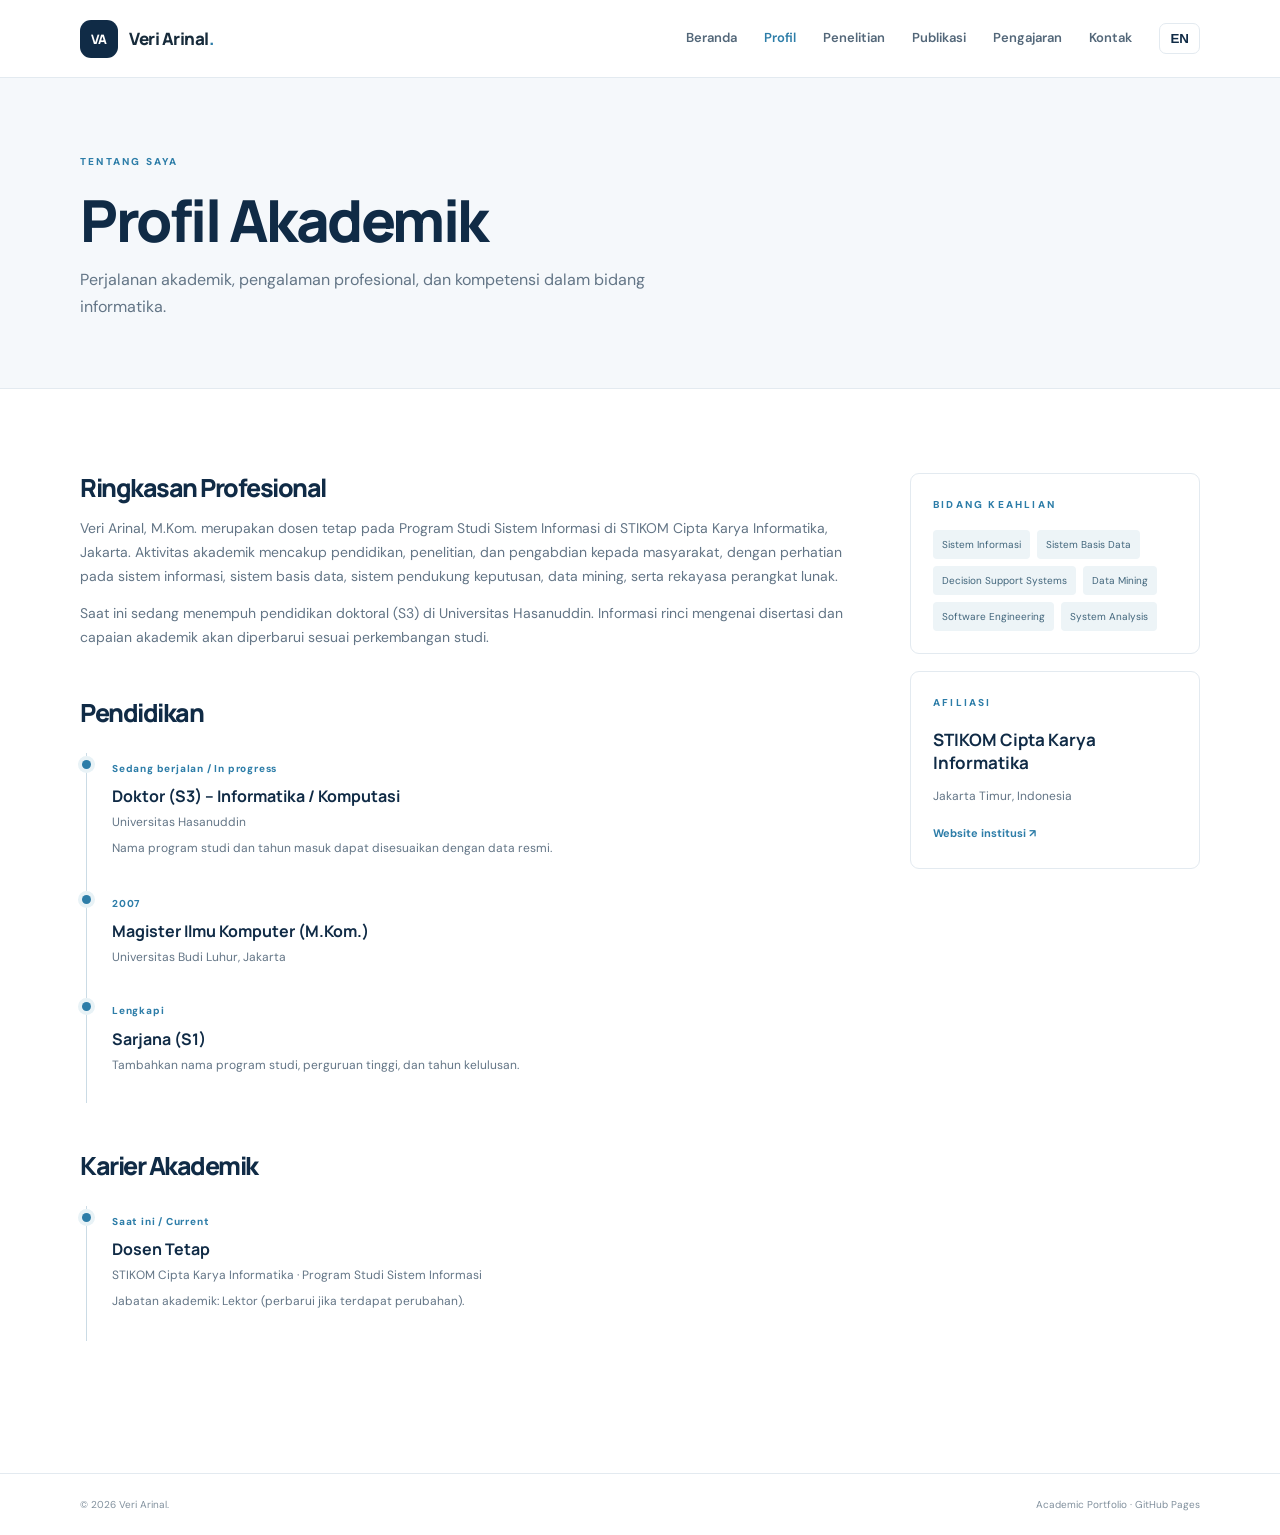
==== about.html @ 5a306867 "Add files via upload" ====
<!DOCTYPE html>
<html lang="id"><head>
<meta charset="UTF-8"><meta name="viewport" content="width=device-width, initial-scale=1">
<meta name="description" content="Profil, pendidikan, dan pengalaman akademik Veri Arinal."><title>Profil | Veri Arinal</title>
<link rel="preconnect" href="https://fonts.googleapis.com"><link rel="preconnect" href="https://fonts.gstatic.com" crossorigin>
<link href="https://fonts.googleapis.com/css2?family=DM+Sans:wght@400;500;600;700&family=Manrope:wght@400;500;600;700;800&display=swap" rel="stylesheet">
<link rel="stylesheet" href="assets/css/style.css"><script src="assets/js/app.js" defer></script></head>
<body><a class="skip-link" href="#main">Lewati ke konten / Skip to content</a>
<header class="site-header"><nav class="nav container" aria-label="Navigasi utama"><a class="brand" href="index.html"><span class="brand-mark">VA</span><span>Veri Arinal<span class="brand-dot">.</span></span></a><button class="nav-toggle" aria-label="Buka menu" aria-expanded="false"><span></span><span></span><span></span></button><div class="nav-links"><a href="index.html" data-i18n="nav_home">Beranda</a><a class="active" href="about.html" data-i18n="nav_about">Profil</a><a href="research.html" data-i18n="nav_research">Penelitian</a><a href="publications.html" data-i18n="nav_publications">Publikasi</a><a href="teaching.html" data-i18n="nav_teaching">Pengajaran</a><a href="contact.html" data-i18n="nav_contact">Kontak</a><button class="lang-toggle" type="button">EN</button></div></nav></header>
<main id="main">
<section class="page-hero"><div class="container"><p class="eyebrow" data-i18n="about_eyebrow">TENTANG SAYA</p><h1 data-i18n="about_title">Profil Akademik</h1><p data-i18n="about_lead">Perjalanan akademik, pengalaman profesional, dan kompetensi dalam bidang informatika.</p></div></section>
<section class="section container content-layout">
<div class="main-column"><div class="content-block"><h2 data-i18n="about_summary_title">Ringkasan Profesional</h2><p data-i18n="about_summary">Veri Arinal, M.Kom. merupakan dosen tetap pada Program Studi Sistem Informasi di STIKOM Cipta Karya Informatika, Jakarta. Aktivitas akademik mencakup pendidikan, penelitian, dan pengabdian kepada masyarakat, dengan perhatian pada sistem informasi, sistem basis data, sistem pendukung keputusan, data mining, serta rekayasa perangkat lunak.</p><p data-i18n="about_summary2">Saat ini sedang menempuh pendidikan doktoral (S3) di Universitas Hasanuddin. Informasi rinci mengenai disertasi dan capaian akademik akan diperbarui sesuai perkembangan studi.</p></div>
<div class="content-block"><h2 data-i18n="education_title">Pendidikan</h2><div class="timeline"><article class="timeline-item"><span class="timeline-date">Sedang berjalan / In progress</span><h3>Doktor (S3) – Informatika / Komputasi</h3><p>Universitas Hasanuddin</p><small data-i18n="education_note">Nama program studi dan tahun masuk dapat disesuaikan dengan data resmi.</small></article><article class="timeline-item"><span class="timeline-date">2007</span><h3>Magister Ilmu Komputer (M.Kom.)</h3><p>Universitas Budi Luhur, Jakarta</p></article><article class="timeline-item"><span class="timeline-date">Lengkapi</span><h3 data-i18n="bachelor_title">Sarjana (S1)</h3><p data-i18n="bachelor_note">Tambahkan nama program studi, perguruan tinggi, dan tahun kelulusan.</p></article></div></div>
<div class="content-block"><h2 data-i18n="career_title">Karier Akademik</h2><div class="timeline"><article class="timeline-item"><span class="timeline-date" data-i18n="current">Saat ini / Current</span><h3>Dosen Tetap</h3><p>STIKOM Cipta Karya Informatika · Program Studi Sistem Informasi</p><small data-i18n="rank_note">Jabatan akademik: Lektor (perbarui jika terdapat perubahan).</small></article></div></div></div>
<aside class="side-column"><div class="side-card"><p class="eyebrow" data-i18n="expertise">BIDANG KEAHLIAN</p><div class="tag-list"><span>Sistem Informasi</span><span>Sistem Basis Data</span><span>Decision Support Systems</span><span>Data Mining</span><span>Software Engineering</span><span>System Analysis</span></div></div><div class="side-card"><p class="eyebrow" data-i18n="affiliation">AFILIASI</p><h3>STIKOM Cipta Karya Informatika</h3><p>Jakarta Timur, Indonesia</p><a class="text-link" href="https://stikomcki.ac.id/" target="_blank" rel="noopener">Website institusi ↗</a></div></aside>
</section></main>
<footer class="site-footer"><div class="container footer-inner"><span>© <span id="year"></span> Veri Arinal.</span><span>Academic Portfolio · GitHub Pages</span></div></footer></body></html>
---- assets/css/style.css ----
:root{--navy:#102b46;--navy-2:#173d5e;--blue:#2d7da8;--cyan:#8bd3df;--ink:#172b3b;--muted:#637586;--line:#e3eaf0;--paper:#f5f8fb;--white:#fff;--serif:Manrope,Arial,sans-serif;--body:"DM Sans",Arial,sans-serif}*{box-sizing:border-box}html{scroll-behavior:smooth}body{margin:0;background:var(--white);color:var(--ink);font-family:var(--body);line-height:1.7}a{color:inherit;text-decoration:none}.container{width:min(1120px,calc(100% - 48px));margin-inline:auto}.skip-link{position:absolute;left:-9999px;top:10px;background:#fff;padding:10px;z-index:100}.skip-link:focus{left:10px}.site-header{height:78px;background:#fff;border-bottom:1px solid var(--line);position:sticky;top:0;z-index:20}.nav{height:100%;display:flex;align-items:center;justify-content:space-between}.brand{display:flex;align-items:center;gap:11px;font:800 17px var(--serif);letter-spacing:-.5px}.brand-mark{width:38px;height:38px;border-radius:11px;background:var(--navy);color:#fff;display:grid;place-items:center;font-size:13px;letter-spacing:0}.brand-dot{color:var(--blue)}.nav-links{display:flex;align-items:center;gap:27px;font-size:13px;font-weight:600;color:#536779}.nav-links a{transition:.2s}.nav-links a:hover,.nav-links a.active{color:var(--blue)}.lang-toggle{border:1px solid var(--line);background:#fff;color:var(--navy);border-radius:7px;padding:7px 10px;font-weight:700;cursor:pointer}.nav-toggle{display:none;background:none;border:0;padding:8px}.nav-toggle span{display:block;width:23px;height:2px;background:var(--navy);margin:5px}.hero{background:linear-gradient(115deg,#f5f8fb 0%,#edf4f8 60%,#e4f0f5 100%);overflow:hidden}.hero-grid{min-height:580px;display:grid;grid-template-columns:1.1fr .9fr;align-items:center;gap:50px;padding-block:68px}.eyebrow{font-size:10px;font-weight:800;letter-spacing:2.2px;color:var(--blue);margin:0 0 17px}.hero h1{font:800 clamp(48px,6vw,76px)/1.08 var(--serif);letter-spacing:-4px;color:var(--navy);margin:0}.hero-comma{color:var(--blue)}.accent{color:var(--blue)}.hero-role{font:600 19px var(--serif);color:var(--navy-2);margin:22px 0 10px}.hero-intro{font-size:15px;color:var(--muted);max-width:560px;line-height:1.9}.hero-actions{display:flex;gap:12px;margin-top:29px}.button{display:inline-flex;align-items:center;gap:16px;padding:12px 18px;border-radius:7px;font-size:13px;font-weight:700;transition:.2s}.button-primary{background:var(--navy);color:#fff}.button-primary:hover{background:var(--blue);transform:translateY(-2px)}.button-secondary{border:1px solid #cbd7e0;color:var(--navy)}.button-secondary:hover{background:#fff}.hero-meta{display:flex;gap:25px;margin-top:34px;color:#758696;font-size:11px}.hero-meta>span:first-child{display:flex;align-items:center;gap:8px}.status-dot{width:7px;height:7px;border-radius:50%;background:#3baf83}.hero-visual{height:410px;position:relative;display:grid;place-items:center}.portrait-frame{width:280px;height:350px;border-radius:140px 140px 18px 18px;background:linear-gradient(145deg,#c6dbe5,#8eafc2);padding:10px;position:relative;z-index:2;box-shadow:0 25px 55px #193d5e20}.portrait-placeholder{height:100%;border-radius:130px 130px 12px 12px;background:linear-gradient(150deg,#dfeaf0,#a8c2d0);display:flex;flex-direction:column;align-items:center;justify-content:center;color:#527187}.portrait-placeholder span{font:800 64px var(--serif);letter-spacing:-5px}.portrait-placeholder small{font-size:9px;letter-spacing:2px;margin-top:5px}.floating-card{position:absolute;z-index:3;background:#fff;padding:14px 18px;border-radius:9px;box-shadow:0 12px 35px #173d5e18}.card-top{top:50px;right:0}.card-bottom{bottom:36px;left:0}.mini-label{display:block;font-size:8px;letter-spacing:1.5px;color:#8a9aa8;font-weight:800;margin-bottom:5px}.floating-card strong{font:700 14px var(--serif);color:var(--navy)}.visual-orbit{position:absolute;border:1px solid #9dbdce70;border-radius:50%;z-index:1}.orbit-one{width:410px;height:410px}.orbit-two{width:480px;height:480px;border-style:dashed}.quick-facts{display:grid;grid-template-columns:repeat(4,1fr);padding-block:28px;border-bottom:1px solid var(--line)}.fact{padding:4px 22px;border-right:1px solid var(--line);display:flex;flex-direction:column;gap:3px}.fact:first-child{padding-left:0}.fact:last-child{border:0}.fact strong{font:800 23px var(--serif);color:var(--blue)}.fact span{font-size:11px;color:var(--muted)}.section{padding-block:84px}.section-heading{max-width:620px;margin-bottom:35px}.section-heading h2,.content-block h2,.contact-main h2{font:800 clamp(28px,4vw,39px)/1.2 var(--serif);letter-spacing:-1.5px;color:var(--navy);margin:0 0 13px}.section-heading>p:last-child{color:var(--muted);margin:0}.feature-grid{display:grid;grid-template-columns:repeat(3,1fr);gap:16px}.feature-card{min-height:190px;border:1px solid var(--line);border-radius:10px;padding:24px;display:flex;flex-direction:column;justify-content:space-between;transition:.2s}.feature-card:hover{border-color:#a5c6d7;transform:translateY(-4px);box-shadow:0 15px 30px #173d5e0c}.feature-number{font-size:10px;color:var(--blue);font-weight:800;letter-spacing:1px}.feature-card h3{font:700 18px var(--serif);color:var(--navy);margin:13px 0 5px}.feature-card p{font-size:12px;color:var(--muted);margin:0}.arrow{align-self:flex-end;color:var(--blue);font-size:20px}.quote-band{background:var(--navy);color:#fff;padding:58px 0}.quote-inner{max-width:800px;text-align:center}.quote-mark{font:700 65px Georgia;color:var(--cyan);line-height:.8}.quote-inner blockquote{font:600 clamp(20px,3vw,28px)/1.5 var(--serif);margin:12px 0}.quote-caption{font-size:11px;color:#b5c9d7;letter-spacing:1px}.site-footer{border-top:1px solid var(--line);padding:22px 0;color:#81909d;font-size:10px}.footer-inner{display:flex;justify-content:space-between;gap:20px}.page-hero{background:var(--paper);padding:75px 0 68px;border-bottom:1px solid var(--line)}.page-hero h1{font:800 clamp(38px,5vw,58px)/1.15 var(--serif);letter-spacing:-2.5px;color:var(--navy);margin:0 0 12px}.page-hero p:last-child{color:var(--muted);max-width:650px;margin:0}.content-layout{display:grid;grid-template-columns:1fr 290px;gap:65px}.content-block{margin-bottom:48px}.content-block h2{font-size:25px}.content-block p{color:var(--muted);font-size:14px}.timeline{border-left:1px solid #cbdbe5;margin:25px 0 0 6px;padding-left:25px}.timeline-item{position:relative;padding:0 0 28px}.timeline-item:before{content:"";position:absolute;width:9px;height:9px;border-radius:50%;background:var(--blue);left:-30px;top:7px;box-shadow:0 0 0 4px #e8f2f6}.timeline-date{font-size:10px;color:var(--blue);font-weight:800;letter-spacing:.8px}.timeline-item h3{font:700 16px var(--serif);color:var(--navy);margin:5px 0}.timeline-item p,.timeline-item small{font-size:12px;color:var(--muted);margin:0}.side-card{border:1px solid var(--line);padding:22px;border-radius:9px;margin-bottom:17px}.side-card h3{font:700 17px var(--serif);color:var(--navy);margin:0 0 5px}.side-card p:not(.eyebrow){font-size:12px;color:var(--muted)}.tag-list{display:flex;flex-wrap:wrap;gap:7px}.tag-list span{font-size:10px;background:#edf4f7;color:#41657b;padding:6px 9px;border-radius:4px}.text-link{font-size:11px;color:var(--blue);font-weight:700}.section-heading.compact{margin-bottom:28px}.research-grid{display:grid;grid-template-columns:repeat(2,1fr);gap:15px}.research-card{border:1px solid var(--line);border-radius:9px;padding:25px;min-height:210px}.research-index{font-size:10px;font-weight:800;color:var(--blue)}.research-card h3{font:700 19px var(--serif);color:var(--navy);margin:12px 0 7px}.research-card p{font-size:12px;color:var(--muted);min-height:45px}.roadmap{margin-top:65px;padding:30px;background:var(--paper);border-radius:10px}.roadmap-steps{display:grid;grid-template-columns:repeat(4,1fr);gap:12px;margin-top:25px}.roadmap-steps div{background:#fff;border:1px solid var(--line);padding:15px;border-radius:7px;display:flex;flex-direction:column;gap:10px}.roadmap-steps b{color:var(--blue);font:800 20px var(--serif)}.roadmap-steps span{font-size:11px;color:var(--navy);font-weight:600}.notice{background:#f0f6f9;border-left:3px solid var(--blue);padding:18px 20px;margin-bottom:35px}.notice strong{font:700 14px var(--serif);color:var(--navy)}.notice p{font-size:12px;color:var(--muted);margin:5px 0 0}.publication-item{display:grid;grid-template-columns:75px 1fr auto;gap:20px;padding:25px 0;border-bottom:1px solid var(--line);align-items:start}.pub-year{font:800 18px var(--serif);color:var(--blue)}.pub-type{font-size:9px;letter-spacing:1.4px;color:#8395a3;font-weight:800}.publication-item h3{font:700 17px var(--serif);color:var(--navy);margin:5px 0}.publication-item p{font-size:12px;color:var(--muted);margin:3px 0}.pub-meta{font-size:10px!important}.profile-links{margin-top:55px}.profile-links h2{font:800 25px var(--serif);color:var(--navy)}.profile-links p{font-size:13px;color:var(--muted)}.link-chips{display:flex;gap:10px;flex-wrap:wrap}.link-chips a{border:1px solid var(--line);border-radius:6px;padding:9px 13px;font-size:11px;color:var(--blue);font-weight:700}.course-grid{display:grid;grid-template-columns:repeat(3,1fr);gap:14px}.course-card{padding:22px;border:1px solid var(--line);border-radius:9px;min-height:160px}.course-card>span{font-size:10px;font-weight:800;color:var(--blue)}.course-card h3{font:700 16px var(--serif);color:var(--navy);margin:13px 0 6px}.course-card p{font-size:11px;color:var(--muted);margin:0}.teaching-note{margin-top:60px}.contact-layout{display:grid;grid-template-columns:1.1fr .9fr;gap:60px;align-items:start}.contact-main>p{color:var(--muted);font-size:14px;max-width:520px}.contact-row{display:flex;align-items:center;gap:15px;padding:18px 0;border-bottom:1px solid var(--line)}.contact-icon{width:38px;height:38px;border-radius:8px;background:#edf4f7;color:var(--blue);display:grid;place-items:center;font-weight:800}.contact-row small{font-size:9px;letter-spacing:1.4px;color:#8b9aa6;font-weight:800}.contact-row p{font-size:12px;color:var(--navy);margin:3px 0 0}.contact-row a{color:var(--blue)}.contact-panel{background:var(--navy);color:#fff;border-radius:12px;padding:35px}.contact-panel .eyebrow{color:var(--cyan)}.contact-panel h2{font:800 28px/1.25 var(--serif);margin:0 0 14px}.contact-panel p:not(.eyebrow){font-size:13px;color:#c0d0dc}.button-light{background:#fff;color:var(--navy);margin-top:15px}.button-light:hover{background:var(--cyan)}@media(max-width:850px){.nav-links{gap:14px}.hero-grid{gap:15px}.content-layout{grid-template-columns:1fr 240px;gap:30px}.roadmap-steps{grid-template-columns:repeat(2,1fr)}}@media(max-width:680px){.container{width:min(100% - 34px,540px)}.site-header{height:68px}.nav-toggle{display:block}.nav-links{display:none;position:absolute;top:68px;left:0;right:0;background:#fff;padding:18px 24px 22px;border-bottom:1px solid var(--line);box-shadow:0 12px 20px #102b4610;flex-direction:column;align-items:flex-start;gap:17px}.nav-links.open{display:flex}.hero-grid{grid-template-columns:1fr;padding-block:55px 35px}.hero h1{font-size:55px}.hero-visual{height:350px;margin-top:12px}.portrait-frame{width:230px;height:290px}.orbit-one{width:330px;height:330px}.orbit-two{width:370px;height:370px}.card-top{right:0;top:30px}.card-bottom{left:0;bottom:20px}.hero-meta{flex-wrap:wrap;gap:10px 20px}.quick-facts{grid-template-columns:repeat(2,1fr);gap:18px 0}.fact:nth-child(2){border:0}.fact:nth-child(3){padding-left:0}.section{padding-block:60px}.feature-grid,.research-grid,.course-grid{grid-template-columns:1fr}.feature-card{min-height:155px}.page-hero{padding:55px 0}.content-layout,.contact-layout{grid-template-columns:1fr}.side-column{display:grid;grid-template-columns:1fr 1fr;gap:12px}.side-card{margin:0}.roadmap-steps{grid-template-columns:1fr 1fr}.publication-item{grid-template-columns:55px 1fr;gap:12px}.publication-item>.text-link{grid-column:2}.footer-inner{flex-direction:column;gap:5px}.contact-panel{padding:27px}.hero-actions{flex-wrap:wrap}}@media(max-width:390px){.side-column{grid-template-columns:1fr}.roadmap-steps{grid-template-columns:1fr}.hero h1{font-size:47px}}
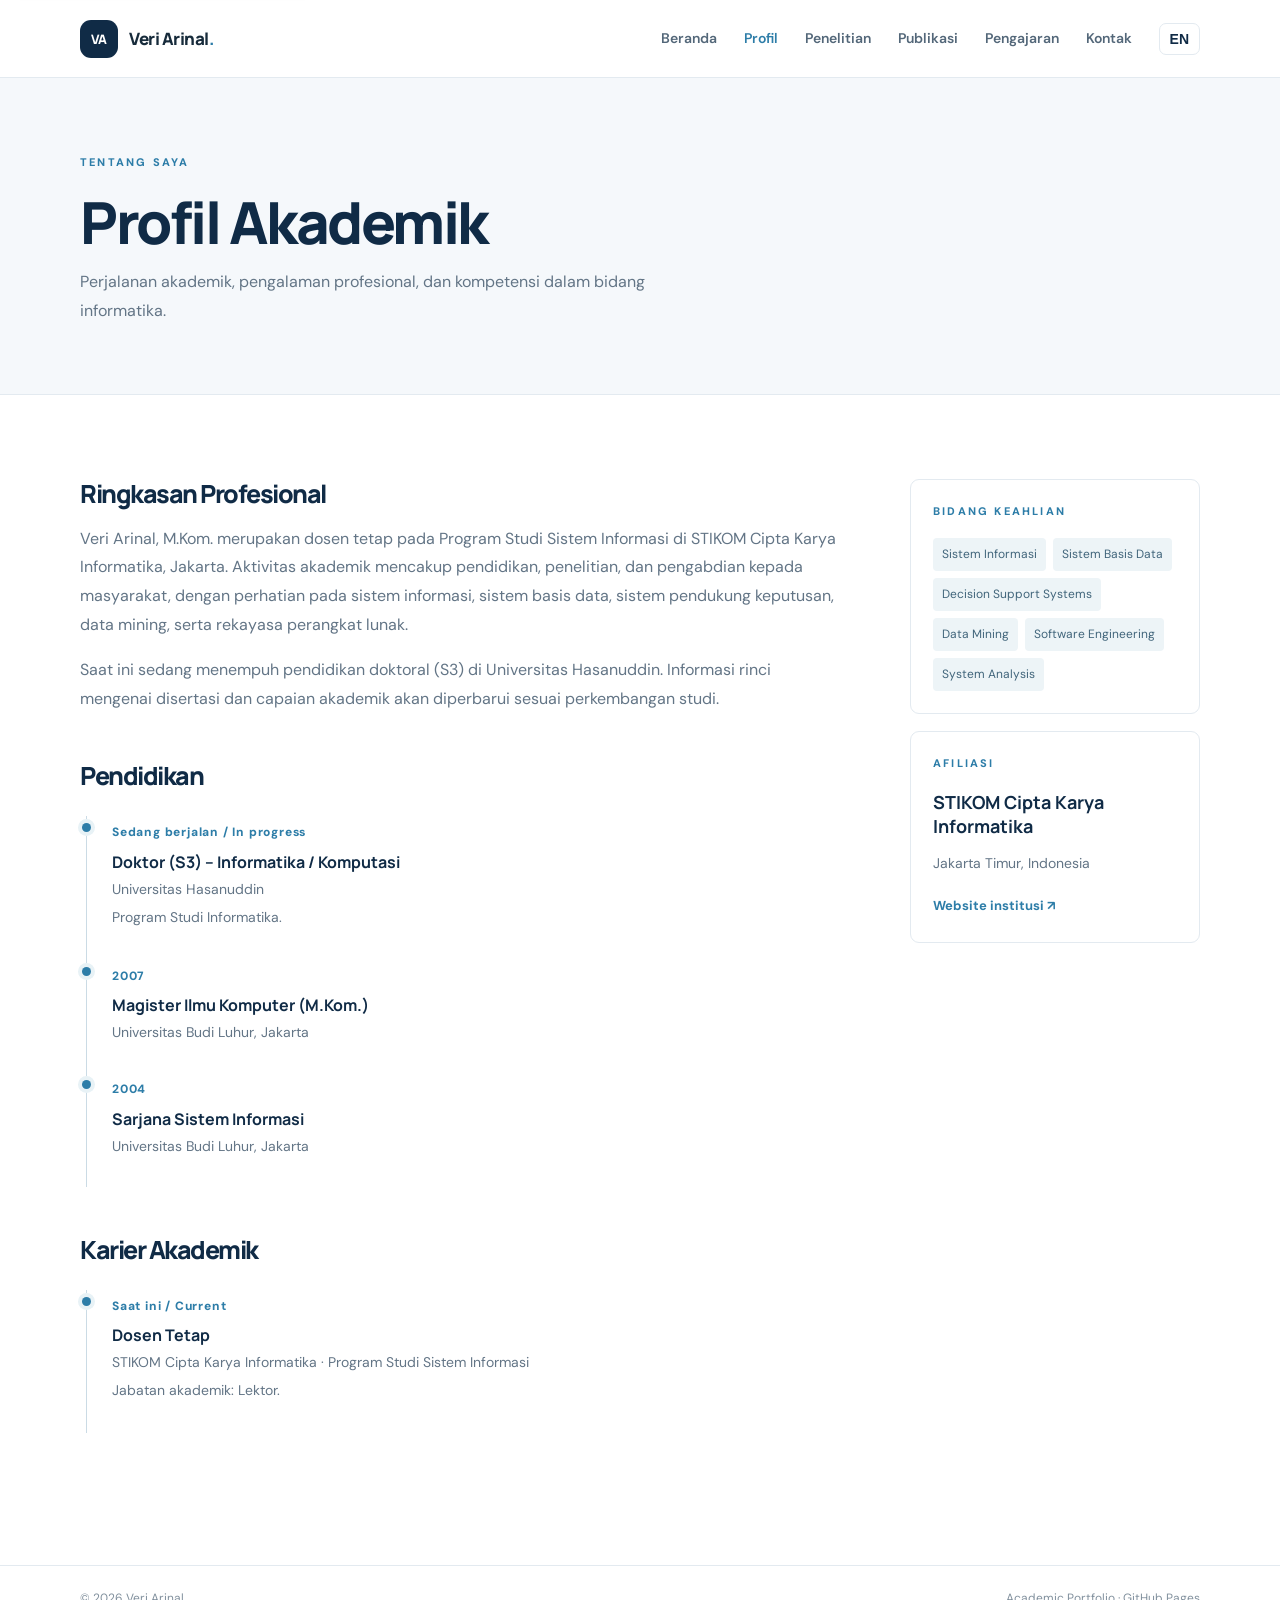
==== commit 53a238bf: "Add files via upload" ====
--- a/about.html
+++ b/about.html
@@ -11,8 +11,8 @@
 <section class="page-hero"><div class="container"><p class="eyebrow" data-i18n="about_eyebrow">TENTANG SAYA</p><h1 data-i18n="about_title">Profil Akademik</h1><p data-i18n="about_lead">Perjalanan akademik, pengalaman profesional, dan kompetensi dalam bidang informatika.</p></div></section>
 <section class="section container content-layout">
 <div class="main-column"><div class="content-block"><h2 data-i18n="about_summary_title">Ringkasan Profesional</h2><p data-i18n="about_summary">Veri Arinal, M.Kom. merupakan dosen tetap pada Program Studi Sistem Informasi di STIKOM Cipta Karya Informatika, Jakarta. Aktivitas akademik mencakup pendidikan, penelitian, dan pengabdian kepada masyarakat, dengan perhatian pada sistem informasi, sistem basis data, sistem pendukung keputusan, data mining, serta rekayasa perangkat lunak.</p><p data-i18n="about_summary2">Saat ini sedang menempuh pendidikan doktoral (S3) di Universitas Hasanuddin. Informasi rinci mengenai disertasi dan capaian akademik akan diperbarui sesuai perkembangan studi.</p></div>
-<div class="content-block"><h2 data-i18n="education_title">Pendidikan</h2><div class="timeline"><article class="timeline-item"><span class="timeline-date">Sedang berjalan / In progress</span><h3>Doktor (S3) – Informatika / Komputasi</h3><p>Universitas Hasanuddin</p><small data-i18n="education_note">Nama program studi dan tahun masuk dapat disesuaikan dengan data resmi.</small></article><article class="timeline-item"><span class="timeline-date">2007</span><h3>Magister Ilmu Komputer (M.Kom.)</h3><p>Universitas Budi Luhur, Jakarta</p></article><article class="timeline-item"><span class="timeline-date">Lengkapi</span><h3 data-i18n="bachelor_title">Sarjana (S1)</h3><p data-i18n="bachelor_note">Tambahkan nama program studi, perguruan tinggi, dan tahun kelulusan.</p></article></div></div>
-<div class="content-block"><h2 data-i18n="career_title">Karier Akademik</h2><div class="timeline"><article class="timeline-item"><span class="timeline-date" data-i18n="current">Saat ini / Current</span><h3>Dosen Tetap</h3><p>STIKOM Cipta Karya Informatika · Program Studi Sistem Informasi</p><small data-i18n="rank_note">Jabatan akademik: Lektor (perbarui jika terdapat perubahan).</small></article></div></div></div>
+<div class="content-block"><h2 data-i18n="education_title">Pendidikan</h2><div class="timeline"><article class="timeline-item"><span class="timeline-date">Sedang berjalan / In progress</span><h3>Doktor (S3) – Informatika / Komputasi</h3><p>Universitas Hasanuddin</p><small data-i18n="education_note">Program Studi Informatika.</small></article><article class="timeline-item"><span class="timeline-date">2007</span><h3>Magister Ilmu Komputer (M.Kom.)</h3><p>Universitas Budi Luhur, Jakarta</p></article><article class="timeline-item"><span class="timeline-date">2004</span><h3 data-i18n="bachelor_title">Sarjana Sistem Informasi</h3><p data-i18n="bachelor_note">Universitas Budi Luhur, Jakarta</p></article></div></div>
+<div class="content-block"><h2 data-i18n="career_title">Karier Akademik</h2><div class="timeline"><article class="timeline-item"><span class="timeline-date" data-i18n="current">Saat ini / Current</span><h3>Dosen Tetap</h3><p>STIKOM Cipta Karya Informatika · Program Studi Sistem Informasi</p><small data-i18n="rank_note">Jabatan akademik: Lektor.</small></article></div></div></div>
 <aside class="side-column"><div class="side-card"><p class="eyebrow" data-i18n="expertise">BIDANG KEAHLIAN</p><div class="tag-list"><span>Sistem Informasi</span><span>Sistem Basis Data</span><span>Decision Support Systems</span><span>Data Mining</span><span>Software Engineering</span><span>System Analysis</span></div></div><div class="side-card"><p class="eyebrow" data-i18n="affiliation">AFILIASI</p><h3>STIKOM Cipta Karya Informatika</h3><p>Jakarta Timur, Indonesia</p><a class="text-link" href="https://stikomcki.ac.id/" target="_blank" rel="noopener">Website institusi ↗</a></div></aside>
 </section></main>
 <footer class="site-footer"><div class="container footer-inner"><span>© <span id="year"></span> Veri Arinal.</span><span>Academic Portfolio · GitHub Pages</span></div></footer></body></html>
--- a/assets/css/style.css
+++ b/assets/css/style.css
@@ -1 +1,1098 @@
- :root{--navy:#102b46;--navy-2:#173d5e;--blue:#2d7da8;--cyan:#8bd3df;--ink:#172b3b;--muted:#637586;--line:#e3eaf0;--paper:#f5f8fb;--white:#fff;--serif:Manrope,Arial,sans-serif;--body:"DM Sans",Arial,sans-serif}*{box-sizing:border-box}html{scroll-behavior:smooth}body{margin:0;background:var(--white);color:var(--ink);font-family:var(--body);line-height:1.7}a{color:inherit;text-decoration:none}.container{width:min(1120px,calc(100% - 48px));margin-inline:auto}.skip-link{position:absolute;left:-9999px;top:10px;background:#fff;padding:10px;z-index:100}.skip-link:focus{left:10px}.site-header{height:78px;background:#fff;border-bottom:1px solid var(--line);position:sticky;top:0;z-index:20}.nav{height:100%;display:flex;align-items:center;justify-content:space-between}.brand{display:flex;align-items:center;gap:11px;font:800 17px var(--serif);letter-spacing:-.5px}.brand-mark{width:38px;height:38px;border-radius:11px;background:var(--navy);color:#fff;display:grid;place-items:center;font-size:13px;letter-spacing:0}.brand-dot{color:var(--blue)}.nav-links{display:flex;align-items:center;gap:27px;font-size:13px;font-weight:600;color:#536779}.nav-links a{transition:.2s}.nav-links a:hover,.nav-links a.active{color:var(--blue)}.lang-toggle{border:1px solid var(--line);background:#fff;color:var(--navy);border-radius:7px;padding:7px 10px;font-weight:700;cursor:pointer}.nav-toggle{display:none;background:none;border:0;padding:8px}.nav-toggle span{display:block;width:23px;height:2px;background:var(--navy);margin:5px}.hero{background:linear-gradient(115deg,#f5f8fb 0%,#edf4f8 60%,#e4f0f5 100%);overflow:hidden}.hero-grid{min-height:580px;display:grid;grid-template-columns:1.1fr .9fr;align-items:center;gap:50px;padding-block:68px}.eyebrow{font-size:10px;font-weight:800;letter-spacing:2.2px;color:var(--blue);margin:0 0 17px}.hero h1{font:800 clamp(48px,6vw,76px)/1.08 var(--serif);letter-spacing:-4px;color:var(--navy);margin:0}.hero-comma{color:var(--blue)}.accent{color:var(--blue)}.hero-role{font:600 19px var(--serif);color:var(--navy-2);margin:22px 0 10px}.hero-intro{font-size:15px;color:var(--muted);max-width:560px;line-height:1.9}.hero-actions{display:flex;gap:12px;margin-top:29px}.button{display:inline-flex;align-items:center;gap:16px;padding:12px 18px;border-radius:7px;font-size:13px;font-weight:700;transition:.2s}.button-primary{background:var(--navy);color:#fff}.button-primary:hover{background:var(--blue);transform:translateY(-2px)}.button-secondary{border:1px solid #cbd7e0;color:var(--navy)}.button-secondary:hover{background:#fff}.hero-meta{display:flex;gap:25px;margin-top:34px;color:#758696;font-size:11px}.hero-meta>span:first-child{display:flex;align-items:center;gap:8px}.status-dot{width:7px;height:7px;border-radius:50%;background:#3baf83}.hero-visual{height:410px;position:relative;display:grid;place-items:center}.portrait-frame{width:280px;height:350px;border-radius:140px 140px 18px 18px;background:linear-gradient(145deg,#c6dbe5,#8eafc2);padding:10px;position:relative;z-index:2;box-shadow:0 25px 55px #193d5e20}.portrait-placeholder{height:100%;border-radius:130px 130px 12px 12px;background:linear-gradient(150deg,#dfeaf0,#a8c2d0);display:flex;flex-direction:column;align-items:center;justify-content:center;color:#527187}.portrait-placeholder span{font:800 64px var(--serif);letter-spacing:-5px}.portrait-placeholder small{font-size:9px;letter-spacing:2px;margin-top:5px}.floating-card{position:absolute;z-index:3;background:#fff;padding:14px 18px;border-radius:9px;box-shadow:0 12px 35px #173d5e18}.card-top{top:50px;right:0}.card-bottom{bottom:36px;left:0}.mini-label{display:block;font-size:8px;letter-spacing:1.5px;color:#8a9aa8;font-weight:800;margin-bottom:5px}.floating-card strong{font:700 14px var(--serif);color:var(--navy)}.visual-orbit{position:absolute;border:1px solid #9dbdce70;border-radius:50%;z-index:1}.orbit-one{width:410px;height:410px}.orbit-two{width:480px;height:480px;border-style:dashed}.quick-facts{display:grid;grid-template-columns:repeat(4,1fr);padding-block:28px;border-bottom:1px solid var(--line)}.fact{padding:4px 22px;border-right:1px solid var(--line);display:flex;flex-direction:column;gap:3px}.fact:first-child{padding-left:0}.fact:last-child{border:0}.fact strong{font:800 23px var(--serif);color:var(--blue)}.fact span{font-size:11px;color:var(--muted)}.section{padding-block:84px}.section-heading{max-width:620px;margin-bottom:35px}.section-heading h2,.content-block h2,.contact-main h2{font:800 clamp(28px,4vw,39px)/1.2 var(--serif);letter-spacing:-1.5px;color:var(--navy);margin:0 0 13px}.section-heading>p:last-child{color:var(--muted);margin:0}.feature-grid{display:grid;grid-template-columns:repeat(3,1fr);gap:16px}.feature-card{min-height:190px;border:1px solid var(--line);border-radius:10px;padding:24px;display:flex;flex-direction:column;justify-content:space-between;transition:.2s}.feature-card:hover{border-color:#a5c6d7;transform:translateY(-4px);box-shadow:0 15px 30px #173d5e0c}.feature-number{font-size:10px;color:var(--blue);font-weight:800;letter-spacing:1px}.feature-card h3{font:700 18px var(--serif);color:var(--navy);margin:13px 0 5px}.feature-card p{font-size:12px;color:var(--muted);margin:0}.arrow{align-self:flex-end;color:var(--blue);font-size:20px}.quote-band{background:var(--navy);color:#fff;padding:58px 0}.quote-inner{max-width:800px;text-align:center}.quote-mark{font:700 65px Georgia;color:var(--cyan);line-height:.8}.quote-inner blockquote{font:600 clamp(20px,3vw,28px)/1.5 var(--serif);margin:12px 0}.quote-caption{font-size:11px;color:#b5c9d7;letter-spacing:1px}.site-footer{border-top:1px solid var(--line);padding:22px 0;color:#81909d;font-size:10px}.footer-inner{display:flex;justify-content:space-between;gap:20px}.page-hero{background:var(--paper);padding:75px 0 68px;border-bottom:1px solid var(--line)}.page-hero h1{font:800 clamp(38px,5vw,58px)/1.15 var(--serif);letter-spacing:-2.5px;color:var(--navy);margin:0 0 12px}.page-hero p:last-child{color:var(--muted);max-width:650px;margin:0}.content-layout{display:grid;grid-template-columns:1fr 290px;gap:65px}.content-block{margin-bottom:48px}.content-block h2{font-size:25px}.content-block p{color:var(--muted);font-size:14px}.timeline{border-left:1px solid #cbdbe5;margin:25px 0 0 6px;padding-left:25px}.timeline-item{position:relative;padding:0 0 28px}.timeline-item:before{content:"";position:absolute;width:9px;height:9px;border-radius:50%;background:var(--blue);left:-30px;top:7px;box-shadow:0 0 0 4px #e8f2f6}.timeline-date{font-size:10px;color:var(--blue);font-weight:800;letter-spacing:.8px}.timeline-item h3{font:700 16px var(--serif);color:var(--navy);margin:5px 0}.timeline-item p,.timeline-item small{font-size:12px;color:var(--muted);margin:0}.side-card{border:1px solid var(--line);padding:22px;border-radius:9px;margin-bottom:17px}.side-card h3{font:700 17px var(--serif);color:var(--navy);margin:0 0 5px}.side-card p:not(.eyebrow){font-size:12px;color:var(--muted)}.tag-list{display:flex;flex-wrap:wrap;gap:7px}.tag-list span{font-size:10px;background:#edf4f7;color:#41657b;padding:6px 9px;border-radius:4px}.text-link{font-size:11px;color:var(--blue);font-weight:700}.section-heading.compact{margin-bottom:28px}.research-grid{display:grid;grid-template-columns:repeat(2,1fr);gap:15px}.research-card{border:1px solid var(--line);border-radius:9px;padding:25px;min-height:210px}.research-index{font-size:10px;font-weight:800;color:var(--blue)}.research-card h3{font:700 19px var(--serif);color:var(--navy);margin:12px 0 7px}.research-card p{font-size:12px;color:var(--muted);min-height:45px}.roadmap{margin-top:65px;padding:30px;background:var(--paper);border-radius:10px}.roadmap-steps{display:grid;grid-template-columns:repeat(4,1fr);gap:12px;margin-top:25px}.roadmap-steps div{background:#fff;border:1px solid var(--line);padding:15px;border-radius:7px;display:flex;flex-direction:column;gap:10px}.roadmap-steps b{color:var(--blue);font:800 20px var(--serif)}.roadmap-steps span{font-size:11px;color:var(--navy);font-weight:600}.notice{background:#f0f6f9;border-left:3px solid var(--blue);padding:18px 20px;margin-bottom:35px}.notice strong{font:700 14px var(--serif);color:var(--navy)}.notice p{font-size:12px;color:var(--muted);margin:5px 0 0}.publication-item{display:grid;grid-template-columns:75px 1fr auto;gap:20px;padding:25px 0;border-bottom:1px solid var(--line);align-items:start}.pub-year{font:800 18px var(--serif);color:var(--blue)}.pub-type{font-size:9px;letter-spacing:1.4px;color:#8395a3;font-weight:800}.publication-item h3{font:700 17px var(--serif);color:var(--navy);margin:5px 0}.publication-item p{font-size:12px;color:var(--muted);margin:3px 0}.pub-meta{font-size:10px!important}.profile-links{margin-top:55px}.profile-links h2{font:800 25px var(--serif);color:var(--navy)}.profile-links p{font-size:13px;color:var(--muted)}.link-chips{display:flex;gap:10px;flex-wrap:wrap}.link-chips a{border:1px solid var(--line);border-radius:6px;padding:9px 13px;font-size:11px;color:var(--blue);font-weight:700}.course-grid{display:grid;grid-template-columns:repeat(3,1fr);gap:14px}.course-card{padding:22px;border:1px solid var(--line);border-radius:9px;min-height:160px}.course-card>span{font-size:10px;font-weight:800;color:var(--blue)}.course-card h3{font:700 16px var(--serif);color:var(--navy);margin:13px 0 6px}.course-card p{font-size:11px;color:var(--muted);margin:0}.teaching-note{margin-top:60px}.contact-layout{display:grid;grid-template-columns:1.1fr .9fr;gap:60px;align-items:start}.contact-main>p{color:var(--muted);font-size:14px;max-width:520px}.contact-row{display:flex;align-items:center;gap:15px;padding:18px 0;border-bottom:1px solid var(--line)}.contact-icon{width:38px;height:38px;border-radius:8px;background:#edf4f7;color:var(--blue);display:grid;place-items:center;font-weight:800}.contact-row small{font-size:9px;letter-spacing:1.4px;color:#8b9aa6;font-weight:800}.contact-row p{font-size:12px;color:var(--navy);margin:3px 0 0}.contact-row a{color:var(--blue)}.contact-panel{background:var(--navy);color:#fff;border-radius:12px;padding:35px}.contact-panel .eyebrow{color:var(--cyan)}.contact-panel h2{font:800 28px/1.25 var(--serif);margin:0 0 14px}.contact-panel p:not(.eyebrow){font-size:13px;color:#c0d0dc}.button-light{background:#fff;color:var(--navy);margin-top:15px}.button-light:hover{background:var(--cyan)}@media(max-width:850px){.nav-links{gap:14px}.hero-grid{gap:15px}.content-layout{grid-template-columns:1fr 240px;gap:30px}.roadmap-steps{grid-template-columns:repeat(2,1fr)}}@media(max-width:680px){.container{width:min(100% - 34px,540px)}.site-header{height:68px}.nav-toggle{display:block}.nav-links{display:none;position:absolute;top:68px;left:0;right:0;background:#fff;padding:18px 24px 22px;border-bottom:1px solid var(--line);box-shadow:0 12px 20px #102b4610;flex-direction:column;align-items:flex-start;gap:17px}.nav-links.open{display:flex}.hero-grid{grid-template-columns:1fr;padding-block:55px 35px}.hero h1{font-size:55px}.hero-visual{height:350px;margin-top:12px}.portrait-frame{width:230px;height:290px}.orbit-one{width:330px;height:330px}.orbit-two{width:370px;height:370px}.card-top{right:0;top:30px}.card-bottom{left:0;bottom:20px}.hero-meta{flex-wrap:wrap;gap:10px 20px}.quick-facts{grid-template-columns:repeat(2,1fr);gap:18px 0}.fact:nth-child(2){border:0}.fact:nth-child(3){padding-left:0}.section{padding-block:60px}.feature-grid,.research-grid,.course-grid{grid-template-columns:1fr}.feature-card{min-height:155px}.page-hero{padding:55px 0}.content-layout,.contact-layout{grid-template-columns:1fr}.side-column{display:grid;grid-template-columns:1fr 1fr;gap:12px}.side-card{margin:0}.roadmap-steps{grid-template-columns:1fr 1fr}.publication-item{grid-template-columns:55px 1fr;gap:12px}.publication-item>.text-link{grid-column:2}.footer-inner{flex-direction:column;gap:5px}.contact-panel{padding:27px}.hero-actions{flex-wrap:wrap}}@media(max-width:390px){.side-column{grid-template-columns:1fr}.roadmap-steps{grid-template-columns:1fr}.hero h1{font-size:47px}}+:root {
+  --navy:#102b46;
+  --navy-2:#173d5e;
+  --blue:#2d7da8;
+  --cyan:#8bd3df;
+  --ink:#172b3b;
+  --muted:#637586;
+  --line:#e3eaf0;
+  --paper:#f5f8fb;
+  --white:#fff;
+  --serif:Manrope,Arial,sans-serif;
+  --body:"DM Sans",Arial,sans-serif
+}
+* {
+  box-sizing:border-box
+}
+html {
+  scroll-behavior:smooth
+}
+body {
+  margin:0;
+  background:var(--white);
+  color:var(--ink);
+  font-family:var(--body);
+  line-height:1.7
+}
+a {
+  color:inherit;
+  text-decoration:none
+}
+.container {
+  width:min(1120px,calc(100% - 48px));
+  margin-inline:auto
+}
+.skip-link {
+  position:absolute;
+  left:-9999px;
+  top:10px;
+  background:#fff;
+  padding:10px;
+  z-index:100
+}
+.skip-link:focus {
+  left:10px
+}
+.site-header {
+  height:78px;
+  background:#fff;
+  border-bottom:1px solid var(--line);
+  position:sticky;
+  top:0;
+  z-index:20
+}
+.nav {
+  height:100%;
+  display:flex;
+  align-items:center;
+  justify-content:space-between
+}
+.brand {
+  display:flex;
+  align-items:center;
+  gap:11px;
+  font:800 17px var(--serif);
+  letter-spacing:-.5px
+}
+.brand-mark {
+  width:38px;
+  height:38px;
+  border-radius:11px;
+  background:var(--navy);
+  color:#fff;
+  display:grid;
+  place-items:center;
+  font-size:13px;
+  letter-spacing:0
+}
+.brand-dot {
+  color:var(--blue)
+}
+.nav-links {
+  display:flex;
+  align-items:center;
+  gap:27px;
+  font-size:13px;
+  font-weight:600;
+  color:#536779
+}
+.nav-links a {
+  transition:.2s
+}
+.nav-links a:hover,.nav-links a.active {
+  color:var(--blue)
+}
+.lang-toggle {
+  border:1px solid var(--line);
+  background:#fff;
+  color:var(--navy);
+  border-radius:7px;
+  padding:7px 10px;
+  font-weight:700;
+  cursor:pointer
+}
+.nav-toggle {
+  display:none;
+  background:none;
+  border:0;
+  padding:8px
+}
+.nav-toggle span {
+  display:block;
+  width:23px;
+  height:2px;
+  background:var(--navy);
+  margin:5px
+}
+.hero {
+  background:linear-gradient(115deg,#f5f8fb 0%,#edf4f8 60%,#e4f0f5 100%);
+  overflow:hidden
+}
+.hero-grid {
+  min-height:580px;
+  display:grid;
+  grid-template-columns:1.1fr .9fr;
+  align-items:center;
+  gap:50px;
+  padding-block:68px
+}
+.eyebrow {
+  font-size:10px;
+  font-weight:800;
+  letter-spacing:2.2px;
+  color:var(--blue);
+  margin:0 0 17px
+}
+.hero h1 {
+  font:800 clamp(48px,6vw,76px)/1.08 var(--serif);
+  letter-spacing:-4px;
+  color:var(--navy);
+  margin:0
+}
+.hero-comma {
+  color:var(--blue)
+}
+.accent {
+  color:var(--blue)
+}
+.hero-role {
+  font:600 19px var(--serif);
+  color:var(--navy-2);
+  margin:22px 0 10px
+}
+.hero-intro {
+  font-size:15px;
+  color:var(--muted);
+  max-width:560px;
+  line-height:1.9
+}
+.hero-actions {
+  display:flex;
+  gap:12px;
+  margin-top:29px
+}
+.button {
+  display:inline-flex;
+  align-items:center;
+  gap:16px;
+  padding:12px 18px;
+  border-radius:7px;
+  font-size:13px;
+  font-weight:700;
+  transition:.2s
+}
+.button-primary {
+  background:var(--navy);
+  color:#fff
+}
+.button-primary:hover {
+  background:var(--blue);
+  transform:translateY(-2px)
+}
+.button-secondary {
+  border:1px solid #cbd7e0;
+  color:var(--navy)
+}
+.button-secondary:hover {
+  background:#fff
+}
+.hero-meta {
+  display:flex;
+  gap:25px;
+  margin-top:34px;
+  color:#758696;
+  font-size:11px
+}
+.hero-meta>span:first-child {
+  display:flex;
+  align-items:center;
+  gap:8px
+}
+.status-dot {
+  width:7px;
+  height:7px;
+  border-radius:50%;
+  background:#3baf83
+}
+.hero-visual {
+  height:410px;
+  position:relative;
+  display:grid;
+  place-items:center
+}
+.portrait-frame {
+  width:280px;
+  height:350px;
+  border-radius:140px 140px 18px 18px;
+  background:linear-gradient(145deg,#c6dbe5,#8eafc2);
+  padding:10px;
+  position:relative;
+  z-index:2;
+  box-shadow:0 25px 55px #193d5e20
+}
+.portrait-placeholder {
+  height:100%;
+  border-radius:130px 130px 12px 12px;
+  background:linear-gradient(150deg,#dfeaf0,#a8c2d0);
+  display:flex;
+  flex-direction:column;
+  align-items:center;
+  justify-content:center;
+  color:#527187
+}
+.portrait-placeholder span {
+  font:800 64px var(--serif);
+  letter-spacing:-5px
+}
+.portrait-placeholder small {
+  font-size:9px;
+  letter-spacing:2px;
+  margin-top:5px
+}
+.floating-card {
+  position:absolute;
+  z-index:3;
+  background:#fff;
+  padding:14px 18px;
+  border-radius:9px;
+  box-shadow:0 12px 35px #173d5e18
+}
+.card-top {
+  top:50px;
+  right:0
+}
+.card-bottom {
+  bottom:36px;
+  left:0
+}
+.mini-label {
+  display:block;
+  font-size:8px;
+  letter-spacing:1.5px;
+  color:#8a9aa8;
+  font-weight:800;
+  margin-bottom:5px
+}
+.floating-card strong {
+  font:700 14px var(--serif);
+  color:var(--navy)
+}
+.visual-orbit {
+  position:absolute;
+  border:1px solid #9dbdce70;
+  border-radius:50%;
+  z-index:1
+}
+.orbit-one {
+  width:410px;
+  height:410px
+}
+.orbit-two {
+  width:480px;
+  height:480px;
+  border-style:dashed
+}
+.quick-facts {
+  display:grid;
+  grid-template-columns:repeat(4,1fr);
+  padding-block:28px;
+  border-bottom:1px solid var(--line)
+}
+.fact {
+  padding:4px 22px;
+  border-right:1px solid var(--line);
+  display:flex;
+  flex-direction:column;
+  gap:3px
+}
+.fact:first-child {
+  padding-left:0
+}
+.fact:last-child {
+  border:0
+}
+.fact strong {
+  font:800 23px var(--serif);
+  color:var(--blue)
+}
+.fact span {
+  font-size:11px;
+  color:var(--muted)
+}
+.section {
+  padding-block:84px
+}
+.section-heading {
+  max-width:620px;
+  margin-bottom:35px
+}
+.section-heading h2,.content-block h2,.contact-main h2 {
+  font:800 clamp(28px,4vw,39px)/1.2 var(--serif);
+  letter-spacing:-1.5px;
+  color:var(--navy);
+  margin:0 0 13px
+}
+.section-heading>p:last-child {
+  color:var(--muted);
+  margin:0
+}
+.feature-grid {
+  display:grid;
+  grid-template-columns:repeat(3,1fr);
+  gap:16px
+}
+.feature-card {
+  min-height:190px;
+  border:1px solid var(--line);
+  border-radius:10px;
+  padding:24px;
+  display:flex;
+  flex-direction:column;
+  justify-content:space-between;
+  transition:.2s
+}
+.feature-card:hover {
+  border-color:#a5c6d7;
+  transform:translateY(-4px);
+  box-shadow:0 15px 30px #173d5e0c
+}
+.feature-number {
+  font-size:10px;
+  color:var(--blue);
+  font-weight:800;
+  letter-spacing:1px
+}
+.feature-card h3 {
+  font:700 18px var(--serif);
+  color:var(--navy);
+  margin:13px 0 5px
+}
+.feature-card p {
+  font-size:12px;
+  color:var(--muted);
+  margin:0
+}
+.arrow {
+  align-self:flex-end;
+  color:var(--blue);
+  font-size:20px
+}
+.quote-band {
+  background:var(--navy);
+  color:#fff;
+  padding:58px 0
+}
+.quote-inner {
+  max-width:800px;
+  text-align:center
+}
+.quote-mark {
+  font:700 65px Georgia;
+  color:var(--cyan);
+  line-height:.8
+}
+.quote-inner blockquote {
+  font:600 clamp(20px,3vw,28px)/1.5 var(--serif);
+  margin:12px 0
+}
+.quote-caption {
+  font-size:11px;
+  color:#b5c9d7;
+  letter-spacing:1px
+}
+.site-footer {
+  border-top:1px solid var(--line);
+  padding:22px 0;
+  color:#81909d;
+  font-size:10px
+}
+.footer-inner {
+  display:flex;
+  justify-content:space-between;
+  gap:20px
+}
+.page-hero {
+  background:var(--paper);
+  padding:75px 0 68px;
+  border-bottom:1px solid var(--line)
+}
+.page-hero h1 {
+  font:800 clamp(38px,5vw,58px)/1.15 var(--serif);
+  letter-spacing:-2.5px;
+  color:var(--navy);
+  margin:0 0 12px
+}
+.page-hero p:last-child {
+  color:var(--muted);
+  max-width:650px;
+  margin:0
+}
+.content-layout {
+  display:grid;
+  grid-template-columns:1fr 290px;
+  gap:65px
+}
+.content-block {
+  margin-bottom:48px
+}
+.content-block h2 {
+  font-size:25px
+}
+.content-block p {
+  color:var(--muted);
+  font-size:14px
+}
+.timeline {
+  border-left:1px solid #cbdbe5;
+  margin:25px 0 0 6px;
+  padding-left:25px
+}
+.timeline-item {
+  position:relative;
+  padding:0 0 28px
+}
+.timeline-item:before {
+  content:"";
+  position:absolute;
+  width:9px;
+  height:9px;
+  border-radius:50%;
+  background:var(--blue);
+  left:-30px;
+  top:7px;
+  box-shadow:0 0 0 4px #e8f2f6
+}
+.timeline-date {
+  font-size:10px;
+  color:var(--blue);
+  font-weight:800;
+  letter-spacing:.8px
+}
+.timeline-item h3 {
+  font:700 16px var(--serif);
+  color:var(--navy);
+  margin:5px 0
+}
+.timeline-item p,.timeline-item small {
+  font-size:12px;
+  color:var(--muted);
+  margin:0
+}
+.side-card {
+  border:1px solid var(--line);
+  padding:22px;
+  border-radius:9px;
+  margin-bottom:17px
+}
+.side-card h3 {
+  font:700 17px var(--serif);
+  color:var(--navy);
+  margin:0 0 5px
+}
+.side-card p:not(.eyebrow) {
+  font-size:12px;
+  color:var(--muted)
+}
+.tag-list {
+  display:flex;
+  flex-wrap:wrap;
+  gap:7px
+}
+.tag-list span {
+  font-size:10px;
+  background:#edf4f7;
+  color:#41657b;
+  padding:6px 9px;
+  border-radius:4px
+}
+.text-link {
+  font-size:11px;
+  color:var(--blue);
+  font-weight:700
+}
+.section-heading.compact {
+  margin-bottom:28px
+}
+.research-grid {
+  display:grid;
+  grid-template-columns:repeat(2,1fr);
+  gap:15px
+}
+.research-card {
+  border:1px solid var(--line);
+  border-radius:9px;
+  padding:25px;
+  min-height:210px
+}
+.research-index {
+  font-size:10px;
+  font-weight:800;
+  color:var(--blue)
+}
+.research-card h3 {
+  font:700 19px var(--serif);
+  color:var(--navy);
+  margin:12px 0 7px
+}
+.research-card p {
+  font-size:12px;
+  color:var(--muted);
+  min-height:45px
+}
+.roadmap {
+  margin-top:65px;
+  padding:30px;
+  background:var(--paper);
+  border-radius:10px
+}
+.roadmap-steps {
+  display:grid;
+  grid-template-columns:repeat(4,1fr);
+  gap:12px;
+  margin-top:25px
+}
+.roadmap-steps div {
+  background:#fff;
+  border:1px solid var(--line);
+  padding:15px;
+  border-radius:7px;
+  display:flex;
+  flex-direction:column;
+  gap:10px
+}
+.roadmap-steps b {
+  color:var(--blue);
+  font:800 20px var(--serif)
+}
+.roadmap-steps span {
+  font-size:11px;
+  color:var(--navy);
+  font-weight:600
+}
+.notice {
+  background:#f0f6f9;
+  border-left:3px solid var(--blue);
+  padding:18px 20px;
+  margin-bottom:35px
+}
+.notice strong {
+  font:700 14px var(--serif);
+  color:var(--navy)
+}
+.notice p {
+  font-size:12px;
+  color:var(--muted);
+  margin:5px 0 0
+}
+.publication-item {
+  display:grid;
+  grid-template-columns:75px 1fr auto;
+  gap:20px;
+  padding:25px 0;
+  border-bottom:1px solid var(--line);
+  align-items:start
+}
+.pub-year {
+  font:800 18px var(--serif);
+  color:var(--blue)
+}
+.pub-type {
+  font-size:9px;
+  letter-spacing:1.4px;
+  color:#8395a3;
+  font-weight:800
+}
+.publication-item h3 {
+  font:700 17px var(--serif);
+  color:var(--navy);
+  margin:5px 0
+}
+.publication-item p {
+  font-size:12px;
+  color:var(--muted);
+  margin:3px 0
+}
+.pub-meta {
+  font-size:10px!important
+}
+.profile-links {
+  margin-top:55px
+}
+.profile-links h2 {
+  font:800 25px var(--serif);
+  color:var(--navy)
+}
+.profile-links p {
+  font-size:13px;
+  color:var(--muted)
+}
+.link-chips {
+  display:flex;
+  gap:10px;
+  flex-wrap:wrap
+}
+.link-chips a {
+  border:1px solid var(--line);
+  border-radius:6px;
+  padding:9px 13px;
+  font-size:11px;
+  color:var(--blue);
+  font-weight:700
+}
+.course-grid {
+  display:grid;
+  grid-template-columns:repeat(3,1fr);
+  gap:14px
+}
+.course-card {
+  padding:22px;
+  border:1px solid var(--line);
+  border-radius:9px;
+  min-height:160px
+}
+.course-card>span {
+  font-size:10px;
+  font-weight:800;
+  color:var(--blue)
+}
+.course-card h3 {
+  font:700 16px var(--serif);
+  color:var(--navy);
+  margin:13px 0 6px
+}
+.course-card p {
+  font-size:11px;
+  color:var(--muted);
+  margin:0
+}
+.teaching-note {
+  margin-top:60px
+}
+.contact-layout {
+  display:grid;
+  grid-template-columns:1.1fr .9fr;
+  gap:60px;
+  align-items:start
+}
+.contact-main>p {
+  color:var(--muted);
+  font-size:14px;
+  max-width:520px
+}
+.contact-row {
+  display:flex;
+  align-items:center;
+  gap:15px;
+  padding:18px 0;
+  border-bottom:1px solid var(--line)
+}
+.contact-icon {
+  width:38px;
+  height:38px;
+  border-radius:8px;
+  background:#edf4f7;
+  color:var(--blue);
+  display:grid;
+  place-items:center;
+  font-weight:800
+}
+.contact-row small {
+  font-size:9px;
+  letter-spacing:1.4px;
+  color:#8b9aa6;
+  font-weight:800
+}
+.contact-row p {
+  font-size:12px;
+  color:var(--navy);
+  margin:3px 0 0
+}
+.contact-row a {
+  color:var(--blue)
+}
+.contact-panel {
+  background:var(--navy);
+  color:#fff;
+  border-radius:12px;
+  padding:35px
+}
+.contact-panel .eyebrow {
+  color:var(--cyan)
+}
+.contact-panel h2 {
+  font:800 28px/1.25 var(--serif);
+  margin:0 0 14px
+}
+.contact-panel p:not(.eyebrow) {
+  font-size:13px;
+  color:#c0d0dc
+}
+.button-light {
+  background:#fff;
+  color:var(--navy);
+  margin-top:15px
+}
+.button-light:hover {
+  background:var(--cyan)
+}
+@media(max-width:850px) {
+  .nav-links {
+    gap:14px
+  }
+.hero-grid {
+    gap:15px
+  }
+.content-layout {
+    grid-template-columns:1fr 240px;
+    gap:30px
+  }
+.roadmap-steps {
+    grid-template-columns:repeat(2,1fr)
+  }
+
+}
+@media(max-width:680px) {
+  .container {
+    width:min(100% - 34px,540px)
+  }
+.site-header {
+    height:68px
+  }
+.nav-toggle {
+    display:block
+  }
+.nav-links {
+    display:none;
+    position:absolute;
+    top:68px;
+    left:0;
+    right:0;
+    background:#fff;
+    padding:18px 24px 22px;
+    border-bottom:1px solid var(--line);
+    box-shadow:0 12px 20px #102b4610;
+    flex-direction:column;
+    align-items:flex-start;
+    gap:17px
+  }
+.nav-links.open {
+    display:flex
+  }
+.hero-grid {
+    grid-template-columns:1fr;
+    padding-block:55px 35px
+  }
+.hero h1 {
+    font-size:55px
+  }
+.hero-visual {
+    height:350px;
+    margin-top:12px
+  }
+.portrait-frame {
+    width:230px;
+    height:290px
+  }
+.orbit-one {
+    width:330px;
+    height:330px
+  }
+.orbit-two {
+    width:370px;
+    height:370px
+  }
+.card-top {
+    right:0;
+    top:30px
+  }
+.card-bottom {
+    left:0;
+    bottom:20px
+  }
+.hero-meta {
+    flex-wrap:wrap;
+    gap:10px 20px
+  }
+.quick-facts {
+    grid-template-columns:repeat(2,1fr);
+    gap:18px 0
+  }
+.fact:nth-child(2) {
+    border:0
+  }
+.fact:nth-child(3) {
+    padding-left:0
+  }
+.section {
+    padding-block:60px
+  }
+.feature-grid,.research-grid,.course-grid {
+    grid-template-columns:1fr
+  }
+.feature-card {
+    min-height:155px
+  }
+.page-hero {
+    padding:55px 0
+  }
+.content-layout,.contact-layout {
+    grid-template-columns:1fr
+  }
+.side-column {
+    display:grid;
+    grid-template-columns:1fr 1fr;
+    gap:12px
+  }
+.side-card {
+    margin:0
+  }
+.roadmap-steps {
+    grid-template-columns:1fr 1fr
+  }
+.publication-item {
+    grid-template-columns:55px 1fr;
+    gap:12px
+  }
+.publication-item>.text-link {
+    grid-column:2
+  }
+.footer-inner {
+    flex-direction:column;
+    gap:5px
+  }
+.contact-panel {
+    padding:27px
+  }
+.hero-actions {
+    flex-wrap:wrap
+  }
+
+}
+@media(max-width:390px) {
+  .side-column {
+    grid-template-columns:1fr
+  }
+.roadmap-steps {
+    grid-template-columns:1fr
+  }
+.hero h1 {
+    font-size:47px
+  }
+
+}
+
+
+
+/* Accessibility and interaction refinements */
+:where(a, button, [tabindex]):focus-visible  {
+  
+  outline: 3px solid #2d7da8;
+  
+  outline-offset: 3px;
+  
+}
+
+
+.skip-link  {
+  
+  left: 12px;
+  
+  top: 12px;
+  
+  transform: translateY(-160%);
+  
+  border: 2px solid var(--blue);
+  
+  border-radius: 6px;
+  
+  color: var(--navy);
+  
+  box-shadow: 0 5px 18px #102b4620;
+  
+}
+
+
+.skip-link:focus  {
+  
+  left: 12px;
+  
+  transform: translateY(0);
+  
+}
+
+
+.nav-toggle  {
+  
+  cursor: pointer;
+  
+  border-radius: 6px;
+  
+}
+
+
+.nav-toggle:hover  {
+  
+  background: var(--paper);
+  
+}
+
+
+.nav-toggle span  {
+  
+  border-radius: 2px;
+  
+}
+
+
+.status-dot  {
+  
+  flex: 0 0 auto;
+  
+}
+
+
+img  {
+  
+  max-width: 100%;
+  
+  height: auto;
+  
+}
+
+
+@media (max-width: 680px)  {
+  
+  .nav-links  {
+    
+    z-index: 30;
+    
+    max-height: calc(100vh - 68px);
+    
+    overflow-y: auto;
+    
+  }
+
+
+  .nav-toggle:focus-visible  {
+    
+    outline-offset: 1px;
+    
+  }
+
+}
+
+
+@media (prefers-reduced-motion: reduce)  {
+  
+  html  {
+    
+    scroll-behavior: auto;
+    
+  }
+
+
+  *,
+  *::before,
+  *::after  {
+    
+    animation-duration: 0.01ms !important;
+    
+    animation-iteration-count: 1 !important;
+    
+    transition-duration: 0.01ms !important;
+    
+    scroll-behavior: auto !important;
+    
+  }
+
+}
+
+
+/* Foto profil pada area hero */
+.profile-photo {
+  display: block;
+  width: 100%;
+  height: 100%;
+  border-radius: inherit;
+  object-fit: cover;
+  object-position: center 38%;
+}
+
+
+
+/* =========================================================
+   Typography refinement – larger and more comfortable text
+   ========================================================= */
+html {
+  font-size: 16px;
+  -webkit-text-size-adjust: 100%;
+  text-size-adjust: 100%;
+}
+
+body {
+  font-size: 17px;
+  line-height: 1.75;
+}
+
+.nav-links { font-size: 14px; }
+.lang-toggle { font-size: 14px; }
+.eyebrow { font-size: 11px; }
+.hero-role { font-size: 20px; }
+.hero-intro { font-size: 17px; line-height: 1.85; }
+.button { font-size: 14px; }
+.hero-meta { font-size: 13px; }
+
+.mini-label { font-size: 10px; }
+.floating-card strong { font-size: 15px; }
+
+.fact strong { font-size: 25px; }
+.fact span { font-size: 13px; }
+
+.section-heading > p:last-child,
+.page-hero p:last-child { font-size: 16px; line-height: 1.8; }
+
+.feature-card h3 { font-size: 19px; }
+.feature-card p { font-size: 14px; line-height: 1.7; }
+
+.quote-caption { font-size: 12px; }
+.site-footer { font-size: 12px; }
+
+.content-block p { font-size: 16px; line-height: 1.8; }
+.timeline-date { font-size: 12px; }
+.timeline-item p,
+.timeline-item small { font-size: 14px; line-height: 1.7; }
+
+.side-card h3 { font-size: 18px; }
+.side-card p:not(.eyebrow) { font-size: 14px; line-height: 1.7; }
+.tag-list span { font-size: 12px; }
+.text-link { font-size: 13px; }
+
+.research-card h3 { font-size: 20px; }
+.research-card p { font-size: 14px; line-height: 1.7; }
+.roadmap-steps span { font-size: 13px; }
+.notice strong { font-size: 16px; }
+.notice p { font-size: 14px; line-height: 1.7; }
+
+.pub-type { font-size: 11px; }
+.publication-item h3 { font-size: 18px; }
+.publication-item p { font-size: 14px; line-height: 1.7; }
+.publication-item .pub-meta { font-size: 12px !important; }
+
+.profile-links p { font-size: 15px; }
+.link-chips a { font-size: 13px; }
+
+.course-card h3 { font-size: 18px; }
+.course-card p { font-size: 14px; line-height: 1.7; }
+.contact-main > p { font-size: 16px; line-height: 1.8; }
+.contact-row small { font-size: 11px; }
+.contact-row p { font-size: 14px; }
+.contact-panel h2 { font-size: 30px; }
+.contact-panel p:not(.eyebrow) { font-size: 15px; line-height: 1.75; }
+
+@media (max-width: 680px) {
+  body { font-size: 16px; line-height: 1.75; }
+  .nav-links { font-size: 15px; }
+  .hero-intro { font-size: 16px; }
+  .hero-role { font-size: 18px; }
+  .hero-meta { font-size: 12px; }
+  .fact span { font-size: 13px; }
+  .section-heading > p:last-child,
+  .page-hero p:last-child { font-size: 15px; }
+  .content-block p { font-size: 15px; }
+  .footer-inner { font-size: 12px; }
+}
+
+@media (max-width: 390px) {
+  .hero h1 { letter-spacing: -2px; }
+  .hero-intro { font-size: 15.5px; }
+}
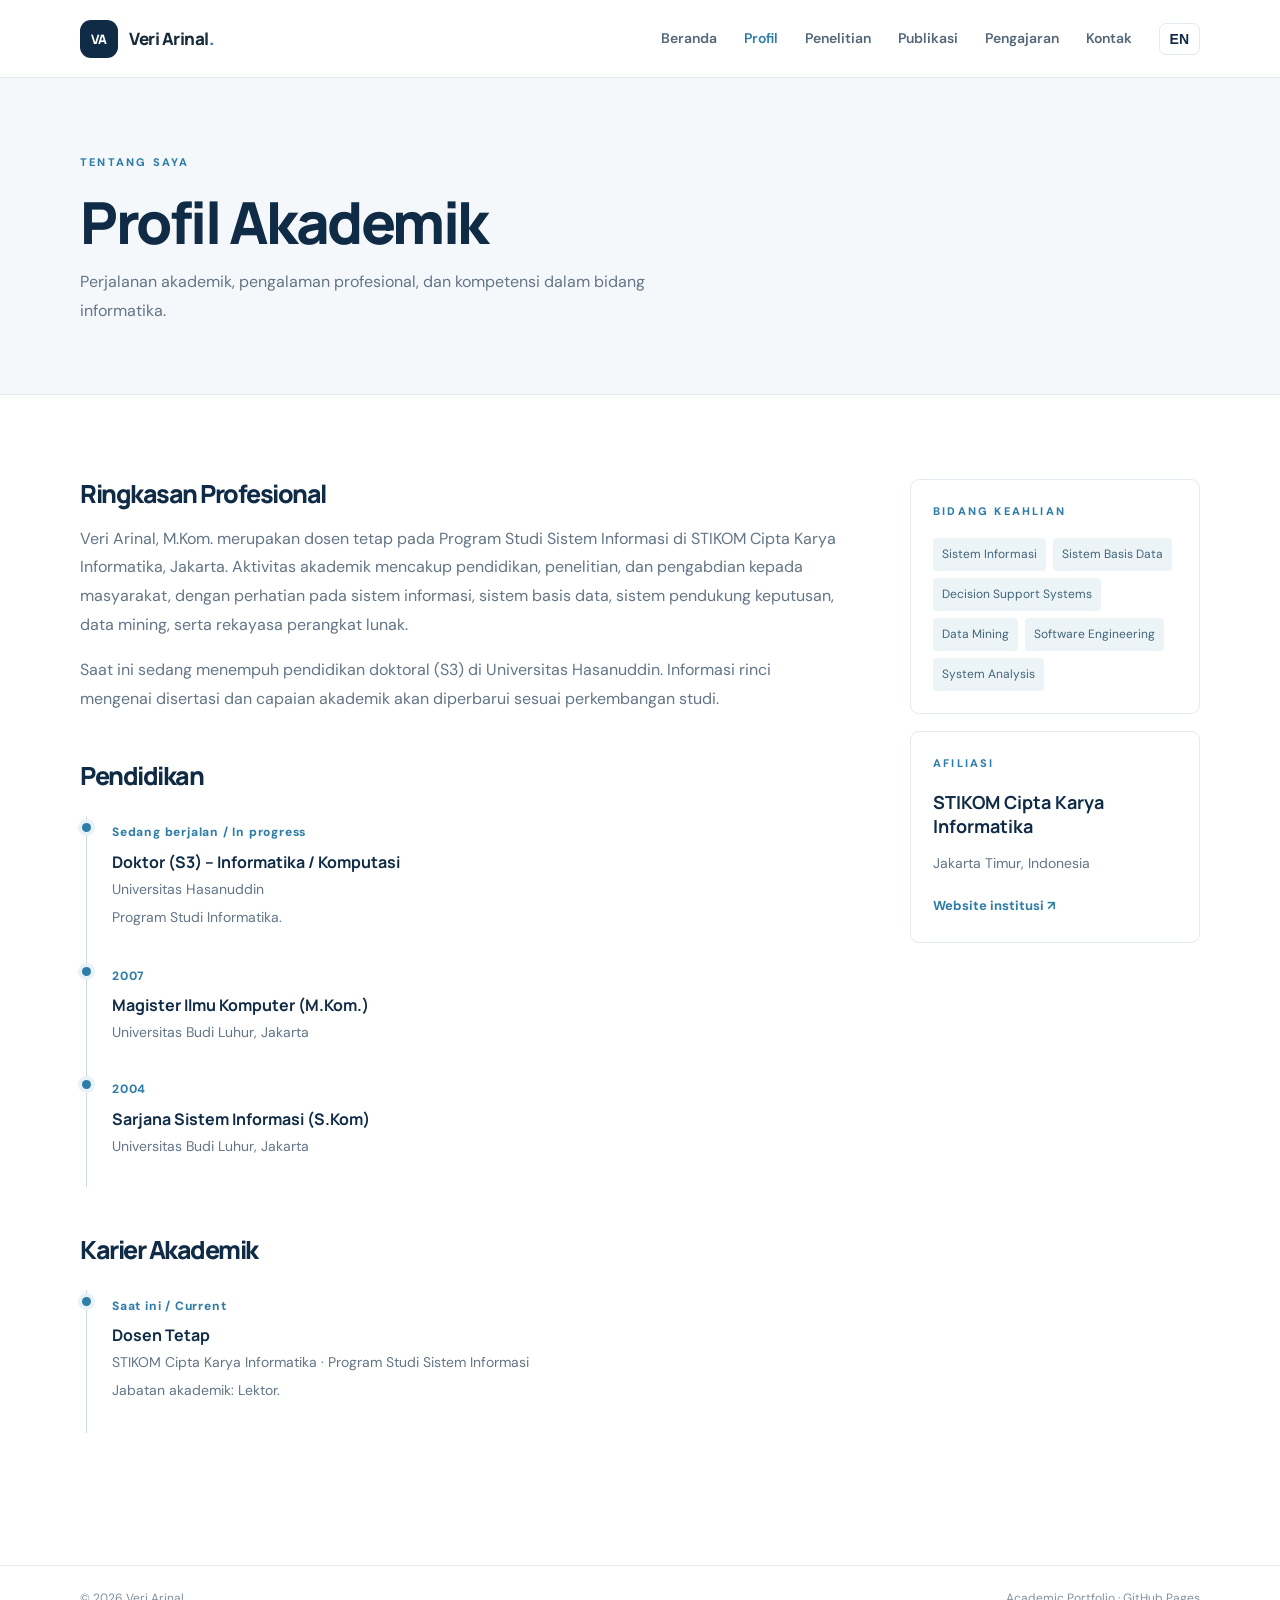
==== commit 7b965dd9: "Add files via upload" ====
--- a/about.html
+++ b/about.html
@@ -11,7 +11,7 @@
 <section class="page-hero"><div class="container"><p class="eyebrow" data-i18n="about_eyebrow">TENTANG SAYA</p><h1 data-i18n="about_title">Profil Akademik</h1><p data-i18n="about_lead">Perjalanan akademik, pengalaman profesional, dan kompetensi dalam bidang informatika.</p></div></section>
 <section class="section container content-layout">
 <div class="main-column"><div class="content-block"><h2 data-i18n="about_summary_title">Ringkasan Profesional</h2><p data-i18n="about_summary">Veri Arinal, M.Kom. merupakan dosen tetap pada Program Studi Sistem Informasi di STIKOM Cipta Karya Informatika, Jakarta. Aktivitas akademik mencakup pendidikan, penelitian, dan pengabdian kepada masyarakat, dengan perhatian pada sistem informasi, sistem basis data, sistem pendukung keputusan, data mining, serta rekayasa perangkat lunak.</p><p data-i18n="about_summary2">Saat ini sedang menempuh pendidikan doktoral (S3) di Universitas Hasanuddin. Informasi rinci mengenai disertasi dan capaian akademik akan diperbarui sesuai perkembangan studi.</p></div>
-<div class="content-block"><h2 data-i18n="education_title">Pendidikan</h2><div class="timeline"><article class="timeline-item"><span class="timeline-date">Sedang berjalan / In progress</span><h3>Doktor (S3) – Informatika / Komputasi</h3><p>Universitas Hasanuddin</p><small data-i18n="education_note">Program Studi Informatika.</small></article><article class="timeline-item"><span class="timeline-date">2007</span><h3>Magister Ilmu Komputer (M.Kom.)</h3><p>Universitas Budi Luhur, Jakarta</p></article><article class="timeline-item"><span class="timeline-date">2004</span><h3 data-i18n="bachelor_title">Sarjana Sistem Informasi</h3><p data-i18n="bachelor_note">Universitas Budi Luhur, Jakarta</p></article></div></div>
+<div class="content-block"><h2 data-i18n="education_title">Pendidikan</h2><div class="timeline"><article class="timeline-item"><span class="timeline-date">Sedang berjalan / In progress</span><h3>Doktor (S3) – Informatika / Komputasi</h3><p>Universitas Hasanuddin</p><small data-i18n="education_note">Program Studi Informatika.</small></article><article class="timeline-item"><span class="timeline-date">2007</span><h3>Magister Ilmu Komputer (M.Kom.)</h3><p>Universitas Budi Luhur, Jakarta</p></article><article class="timeline-item"><span class="timeline-date">2004</span><h3 data-i18n="bachelor_title">Sarjana Sistem Informasi (S.Kom)</h3><p data-i18n="bachelor_note">Universitas Budi Luhur, Jakarta</p></article></div></div>
 <div class="content-block"><h2 data-i18n="career_title">Karier Akademik</h2><div class="timeline"><article class="timeline-item"><span class="timeline-date" data-i18n="current">Saat ini / Current</span><h3>Dosen Tetap</h3><p>STIKOM Cipta Karya Informatika · Program Studi Sistem Informasi</p><small data-i18n="rank_note">Jabatan akademik: Lektor.</small></article></div></div></div>
 <aside class="side-column"><div class="side-card"><p class="eyebrow" data-i18n="expertise">BIDANG KEAHLIAN</p><div class="tag-list"><span>Sistem Informasi</span><span>Sistem Basis Data</span><span>Decision Support Systems</span><span>Data Mining</span><span>Software Engineering</span><span>System Analysis</span></div></div><div class="side-card"><p class="eyebrow" data-i18n="affiliation">AFILIASI</p><h3>STIKOM Cipta Karya Informatika</h3><p>Jakarta Timur, Indonesia</p><a class="text-link" href="https://stikomcki.ac.id/" target="_blank" rel="noopener">Website institusi ↗</a></div></aside>
 </section></main>
